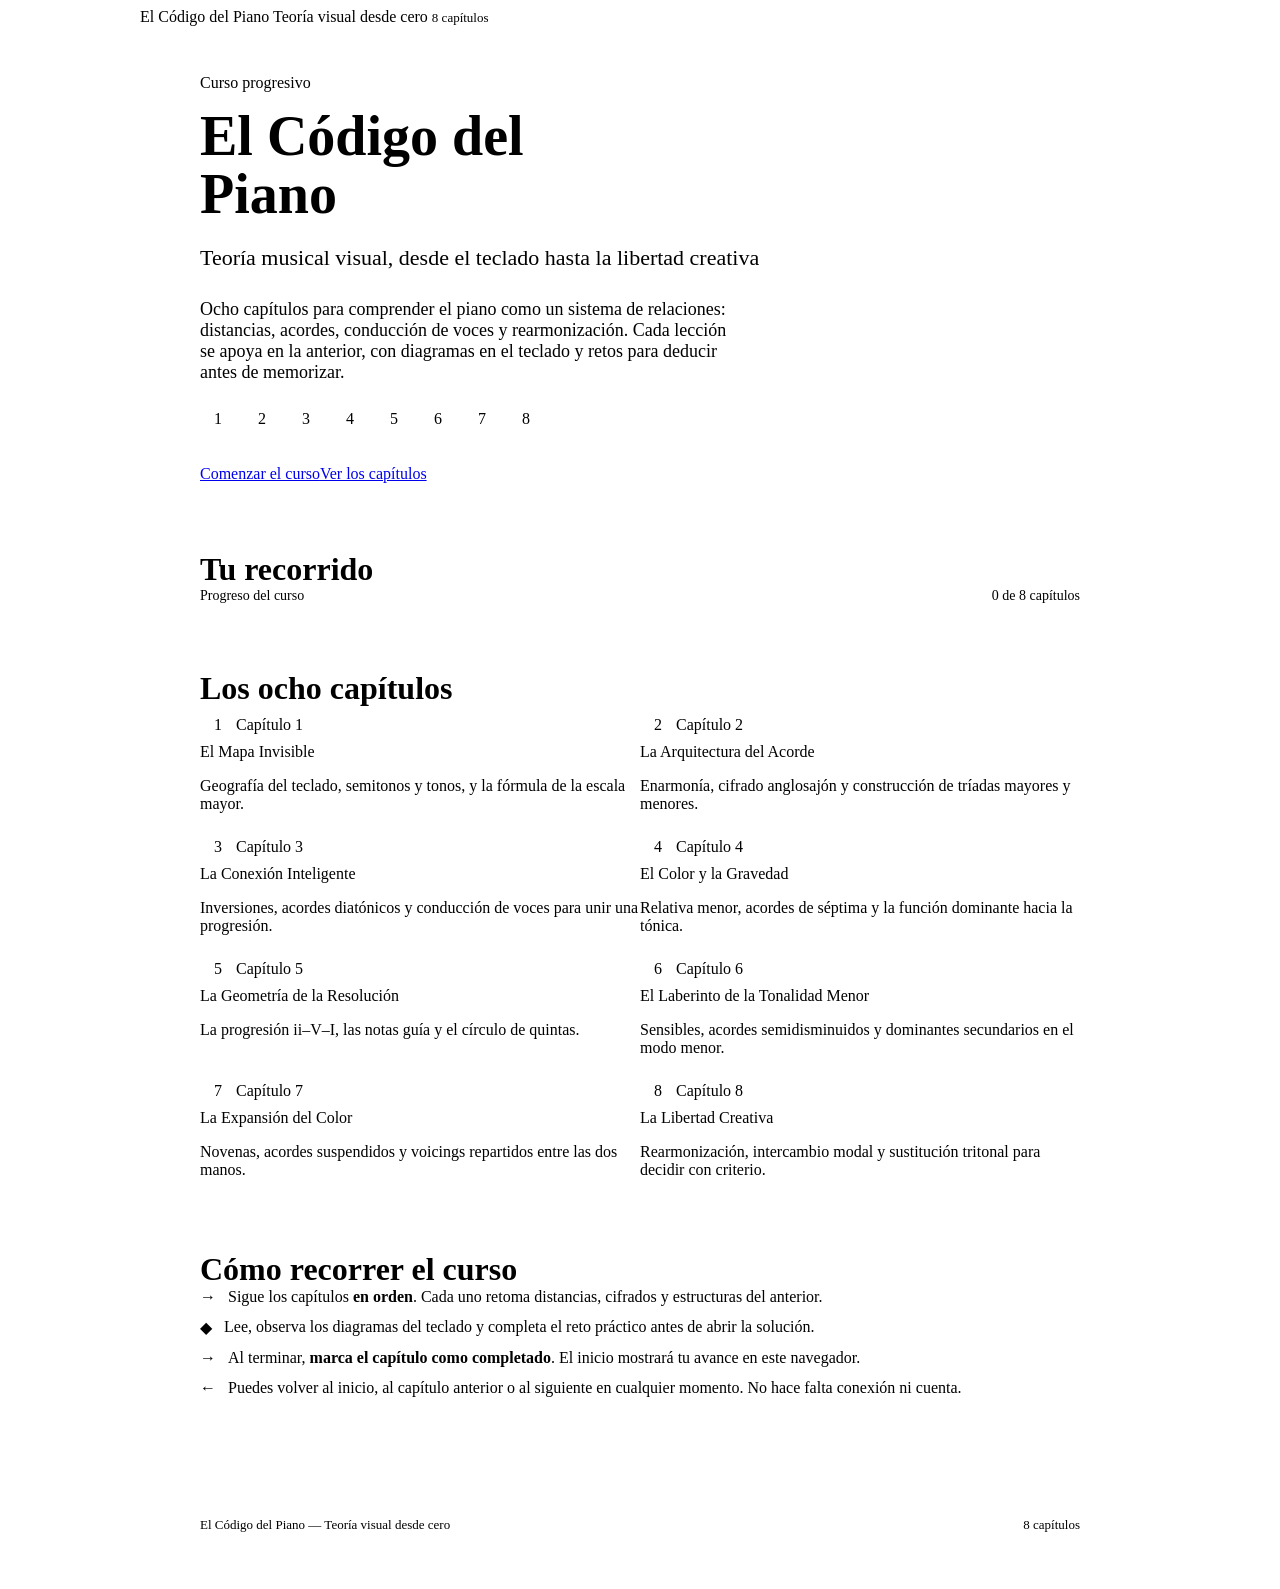
==== index.html @ 2fbf1354 "Commit inicial del curso El Código del Piano. Deja la portada, los ocho capítulos y el servidor loca" ====
<!DOCTYPE html>
<html lang="es">
<head>
  <meta charset="utf-8">
  <meta name="viewport" content="width=device-width, initial-scale=1">
  <title>El Código del Piano — Teoría visual desde cero</title>
  <link rel="stylesheet" href="./_ds/organic-253c5260-2d65-466a-8a5e-f0e151004a6a/styles.css">
  <link rel="stylesheet" href="./course.css">
</head>
<body data-course-home>
  <a class="skip-link" href="#contenido">Saltar al contenido</a>
  <div class="course-page">

    <nav class="nav course-wrap" aria-label="Principal">
      <a class="nav-brand" href="./index.html" aria-current="page">El Código del Piano</a>
      <span class="tag tag-neutral">Teoría visual desde cero</span>
      <span class="text-muted" style="font-size:13px;">8 capítulos</span>
    </nav>

    <main id="contenido" class="course-main">

      <header class="course-hero">
        <span class="tag tag-accent">Curso progresivo</span>
        <h1>El Código del Piano</h1>
        <p class="course-lede">Teoría musical visual, desde el teclado hasta la libertad creativa</p>
        <p>Ocho capítulos para comprender el piano como un sistema de relaciones: distancias, acordes, conducción de voces y rearmonización. Cada lección se apoya en la anterior, con diagramas en el teclado y retos para deducir antes de memorizar.</p>
        <div class="course-path" aria-hidden="true">
          <span class="course-num course-num-sm">1</span>
          <span class="course-num course-num-sm">2</span>
          <span class="course-num course-num-sm">3</span>
          <span class="course-num course-num-sm">4</span>
          <span class="course-num course-num-sm">5</span>
          <span class="course-num course-num-sm">6</span>
          <span class="course-num course-num-sm">7</span>
          <span class="course-num course-num-sm">8</span>
        </div>
        <div class="course-hero-actions">
          <a class="btn btn-primary" href="./Capitulo%201%20-%20El%20Mapa%20Invisible.dc.html" target="_self">Comenzar el curso</a>
          <a class="btn btn-ghost" href="#capitulos">Ver los capítulos</a>
        </div>
      </header>

      <div class="hr" style="margin:16px 0 44px;"></div>

      <section class="course-section" aria-labelledby="progreso-titulo">
        <h2 id="progreso-titulo">Tu recorrido</h2>
        <div class="course-progress">
          <div class="course-progress-label">
            <span>Progreso del curso</span>
            <span data-course-count>0 de 8 capítulos</span>
          </div>
          <div
            role="progressbar"
            aria-label="Capítulos completados"
            aria-valuemin="0"
            aria-valuemax="8"
            aria-valuenow="0"
            aria-valuetext="0 de 8 capítulos completados"
          >
            <div class="course-progress-track">
              <div class="course-progress-fill" data-course-fill></div>
            </div>
          </div>
          <p class="course-storage-note text-muted" data-course-storage-note hidden>
            El progreso no se puede guardar en este navegador. El curso se puede recorrer igual.
          </p>
        </div>
      </section>

      <section class="course-section" id="capitulos" aria-labelledby="capitulos-titulo">
        <h2 id="capitulos-titulo">Los ocho capítulos</h2>
        <div class="course-grid">

          <a class="card course-card elev-sm" href="./Capitulo%201%20-%20El%20Mapa%20Invisible.dc.html" target="_self" data-course-card="1">
            <div class="course-card-top">
              <span class="course-num course-num-sm">1</span>
              <span class="card-kicker">Capítulo 1</span>
              <span class="tag tag-accent-2" data-course-badge hidden>Completado</span>
            </div>
            <div class="card-title">El Mapa Invisible</div>
            <p class="card-body">Geografía del teclado, semitonos y tonos, y la fórmula de la escala mayor.</p>
          </a>

          <a class="card course-card elev-sm" href="./Capitulo%202%20-%20La%20Arquitectura%20del%20Acorde.dc.html" target="_self" data-course-card="2">
            <div class="course-card-top">
              <span class="course-num course-num-sm">2</span>
              <span class="card-kicker">Capítulo 2</span>
              <span class="tag tag-accent-2" data-course-badge hidden>Completado</span>
            </div>
            <div class="card-title">La Arquitectura del Acorde</div>
            <p class="card-body">Enarmonía, cifrado anglosajón y construcción de tríadas mayores y menores.</p>
          </a>

          <a class="card course-card elev-sm" href="./Capitulo%203%20-%20La%20Conexion%20Inteligente.dc.html" target="_self" data-course-card="3">
            <div class="course-card-top">
              <span class="course-num course-num-sm">3</span>
              <span class="card-kicker">Capítulo 3</span>
              <span class="tag tag-accent-2" data-course-badge hidden>Completado</span>
            </div>
            <div class="card-title">La Conexión Inteligente</div>
            <p class="card-body">Inversiones, acordes diatónicos y conducción de voces para unir una progresión.</p>
          </a>

          <a class="card course-card elev-sm" href="./Capitulo%204%20-%20El%20Color%20y%20la%20Gravedad.dc.html" target="_self" data-course-card="4">
            <div class="course-card-top">
              <span class="course-num course-num-sm">4</span>
              <span class="card-kicker">Capítulo 4</span>
              <span class="tag tag-accent-2" data-course-badge hidden>Completado</span>
            </div>
            <div class="card-title">El Color y la Gravedad</div>
            <p class="card-body">Relativa menor, acordes de séptima y la función dominante hacia la tónica.</p>
          </a>

          <a class="card course-card elev-sm" href="./Capitulo%205%20-%20La%20Geometria%20de%20la%20Resolucion.dc.html" target="_self" data-course-card="5">
            <div class="course-card-top">
              <span class="course-num course-num-sm">5</span>
              <span class="card-kicker">Capítulo 5</span>
              <span class="tag tag-accent-2" data-course-badge hidden>Completado</span>
            </div>
            <div class="card-title">La Geometría de la Resolución</div>
            <p class="card-body">La progresión ii–V–I, las notas guía y el círculo de quintas.</p>
          </a>

          <a class="card course-card elev-sm" href="./Capitulo%206%20-%20El%20Laberinto%20de%20la%20Tonalidad%20Menor.dc.html" target="_self" data-course-card="6">
            <div class="course-card-top">
              <span class="course-num course-num-sm">6</span>
              <span class="card-kicker">Capítulo 6</span>
              <span class="tag tag-accent-2" data-course-badge hidden>Completado</span>
            </div>
            <div class="card-title">El Laberinto de la Tonalidad Menor</div>
            <p class="card-body">Sensibles, acordes semidisminuidos y dominantes secundarios en el modo menor.</p>
          </a>

          <a class="card course-card elev-sm" href="./Capitulo%207%20-%20La%20Expansion%20del%20Color.dc.html" target="_self" data-course-card="7">
            <div class="course-card-top">
              <span class="course-num course-num-sm">7</span>
              <span class="card-kicker">Capítulo 7</span>
              <span class="tag tag-accent-2" data-course-badge hidden>Completado</span>
            </div>
            <div class="card-title">La Expansión del Color</div>
            <p class="card-body">Novenas, acordes suspendidos y voicings repartidos entre las dos manos.</p>
          </a>

          <a class="card course-card elev-sm" href="./Capitulo%208%20-%20La%20Libertad%20Creativa.dc.html" target="_self" data-course-card="8">
            <div class="course-card-top">
              <span class="course-num course-num-sm">8</span>
              <span class="card-kicker">Capítulo 8</span>
              <span class="tag tag-accent-2" data-course-badge hidden>Completado</span>
            </div>
            <div class="card-title">La Libertad Creativa</div>
            <p class="card-body">Rearmonización, intercambio modal y sustitución tritonal para decidir con criterio.</p>
          </a>

        </div>
      </section>

      <section class="course-section" aria-labelledby="recorrido-titulo">
        <h2 id="recorrido-titulo">Cómo recorrer el curso</h2>
        <ul class="course-how" style="list-style:none;padding:0;margin:0;">
          <li>
            <span class="course-how-mark" aria-hidden="true">→</span>
            <span>Sigue los capítulos <strong>en orden</strong>. Cada uno retoma distancias, cifrados y estructuras del anterior.</span>
          </li>
          <li>
            <span class="course-how-mark" aria-hidden="true">◆</span>
            <span>Lee, observa los diagramas del teclado y completa el reto práctico antes de abrir la solución.</span>
          </li>
          <li>
            <span class="course-how-mark" aria-hidden="true">→</span>
            <span>Al terminar, <strong>marca el capítulo como completado</strong>. El inicio mostrará tu avance en este navegador.</span>
          </li>
          <li>
            <span class="course-how-mark" aria-hidden="true">←</span>
            <span>Puedes volver al inicio, al capítulo anterior o al siguiente en cualquier momento. No hace falta conexión ni cuenta.</span>
          </li>
        </ul>
      </section>

    </main>

    <div class="hr" style="max-width:880px;margin:8px auto 24px;"></div>
    <footer class="course-footer">
      <span>El Código del Piano — Teoría visual desde cero</span>
      <span class="tag tag-neutral">8 capítulos</span>
    </footer>

  </div>
  <script src="./course.js"></script>
</body>
</html>
---- course.css ----
/* Course chrome — tokens come from the Organic design system. */

.skip-link {
  position: absolute;
  left: var(--space-3);
  top: var(--space-3);
  z-index: 20;
  transform: translateY(-160%);
  padding: var(--space-2) var(--space-4);
  border-radius: 999px;
  background: var(--color-accent);
  color: var(--color-bg);
  text-decoration: none;
  font-family: var(--font-heading);
  font-size: 14px;
}
.skip-link:focus,
.skip-link:focus-visible {
  transform: none;
}

.course-page {
  min-height: 100vh;
  background: var(--color-bg);
}

.course-end {
  max-width: 880px;
  margin: 0 auto;
  padding: 8px 28px 48px;
}

#dc-root,
#dc-root > .sc-host {
  height: auto !important;
}

.course-wrap {
  max-width: 1000px;
  margin: 0 auto;
}

.course-main {
  max-width: 880px;
  margin: 0 auto;
  padding: 0 28px 40px;
}

.course-hero {
  padding: 48px 0 24px;
}

.course-hero h1 {
  font-size: 56px;
  line-height: 1.03;
  margin: 16px 0 10px;
  max-width: 16ch;
}

.course-hero .course-lede {
  font-size: 22px;
  color: var(--color-accent-700);
  font-family: var(--font-heading);
  margin-bottom: 28px;
}

.course-hero p {
  font-size: 18px;
  max-width: 60ch;
}

.course-hero-actions {
  display: flex;
  flex-wrap: wrap;
  align-items: center;
  gap: var(--space-3);
  margin-top: var(--space-4);
}

.course-path {
  display: flex;
  flex-wrap: wrap;
  gap: 8px;
  margin: 8px 0 28px;
}

.course-num {
  flex: none;
  width: 46px;
  height: 46px;
  border-radius: 999px;
  background: var(--color-accent);
  color: var(--color-bg);
  font-family: var(--font-heading);
  font-size: 22px;
  display: grid;
  place-items: center;
}

.course-num-sm {
  width: 36px;
  height: 36px;
  font-size: 16px;
}

.course-section {
  margin: 8px 0 56px;
}

.course-section h2 {
  font-size: 32px;
  margin-bottom: var(--space-3);
}

.course-progress {
  padding: var(--space-4);
  background: var(--color-surface);
  border-radius: calc(var(--radius-lg) * 1.15);
}

.course-progress-label {
  display: flex;
  justify-content: space-between;
  align-items: baseline;
  gap: var(--space-3);
  margin-bottom: var(--space-3);
  font-size: 14px;
}

.course-progress-track {
  height: 10px;
  border-radius: 999px;
  background: var(--color-neutral-300);
  overflow: hidden;
}

.course-progress-fill {
  height: 100%;
  width: 0%;
  border-radius: 999px;
  background: var(--color-accent-2);
  transform-origin: left center;
}

@media (prefers-reduced-motion: no-preference) {
  .course-progress-fill {
    transition: width 0.35s ease;
  }
}

.course-grid {
  display: grid;
  grid-template-columns: repeat(2, minmax(0, 1fr));
  gap: var(--space-4);
}

a.course-card {
  color: inherit;
  text-decoration: none;
  border-left: 6px solid var(--color-accent);
  min-height: 100%;
}

a.course-card:hover {
  box-shadow: var(--shadow-md);
  background: var(--color-neutral-100);
}

a.course-card:hover .card-title {
  color: var(--color-accent-700);
}

a.course-card.is-complete {
  border-left-color: var(--color-accent-2);
  background: var(--color-accent-2-100);
}

a.course-card.is-complete:hover {
  background: var(--color-accent-2-200);
}

.course-card-top {
  display: flex;
  flex-wrap: wrap;
  align-items: center;
  gap: var(--space-2) var(--space-3);
}

.course-how {
  display: flex;
  flex-direction: column;
  gap: 12px;
}

.course-how li {
  display: flex;
  gap: 12px;
  align-items: flex-start;
}

.course-how-mark {
  flex: none;
  color: var(--color-accent);
  font-family: var(--font-heading);
}

.course-footer {
  display: flex;
  justify-content: space-between;
  align-items: center;
  flex-wrap: wrap;
  gap: 12px;
  color: var(--color-neutral-600);
  font-size: 13px;
  max-width: 880px;
  margin: 0 auto;
  padding: 0 28px 48px;
}

.course-nav-links {
  display: flex;
  flex-wrap: wrap;
  align-items: center;
  gap: var(--space-3);
}

.nav {
  flex-wrap: wrap;
  row-gap: var(--space-2);
}

.nav .nav-brand {
  color: inherit;
  text-decoration: none;
}

.nav .nav-brand:hover {
  color: var(--color-accent);
}

.course-complete {
  display: flex;
  flex-wrap: wrap;
  align-items: center;
  gap: var(--space-3);
  margin: 8px 0 0;
}

.course-complete-status {
  font-size: 13px;
  color: var(--color-neutral-600);
}

.course-pager {
  display: flex;
  flex-wrap: wrap;
  align-items: center;
  gap: var(--space-2);
}

.course-storage-note[hidden] {
  display: none;
}

.course-storage-note {
  margin: var(--space-2) 0 0;
  font-size: 13px;
}

@media (max-width: 720px) {
  .course-hero {
    padding: 32px 0 16px;
  }

  .course-hero h1 {
    font-size: 42px;
  }

  .course-hero .course-lede {
    font-size: 20px;
  }

  .course-main,
  .course-footer,
  .course-end {
    padding-left: 18px;
    padding-right: 18px;
  }

  .course-grid {
    grid-template-columns: 1fr;
  }

  .course-pager {
    width: 100%;
  }

  .course-pager .btn {
    flex: 1 1 auto;
  }
}

@media (prefers-reduced-motion: reduce) {
  *,
  *::before,
  *::after {
    animation-duration: 0.01ms !important;
    animation-iteration-count: 1 !important;
    transition-duration: 0.01ms !important;
    scroll-behavior: auto !important;
  }
}
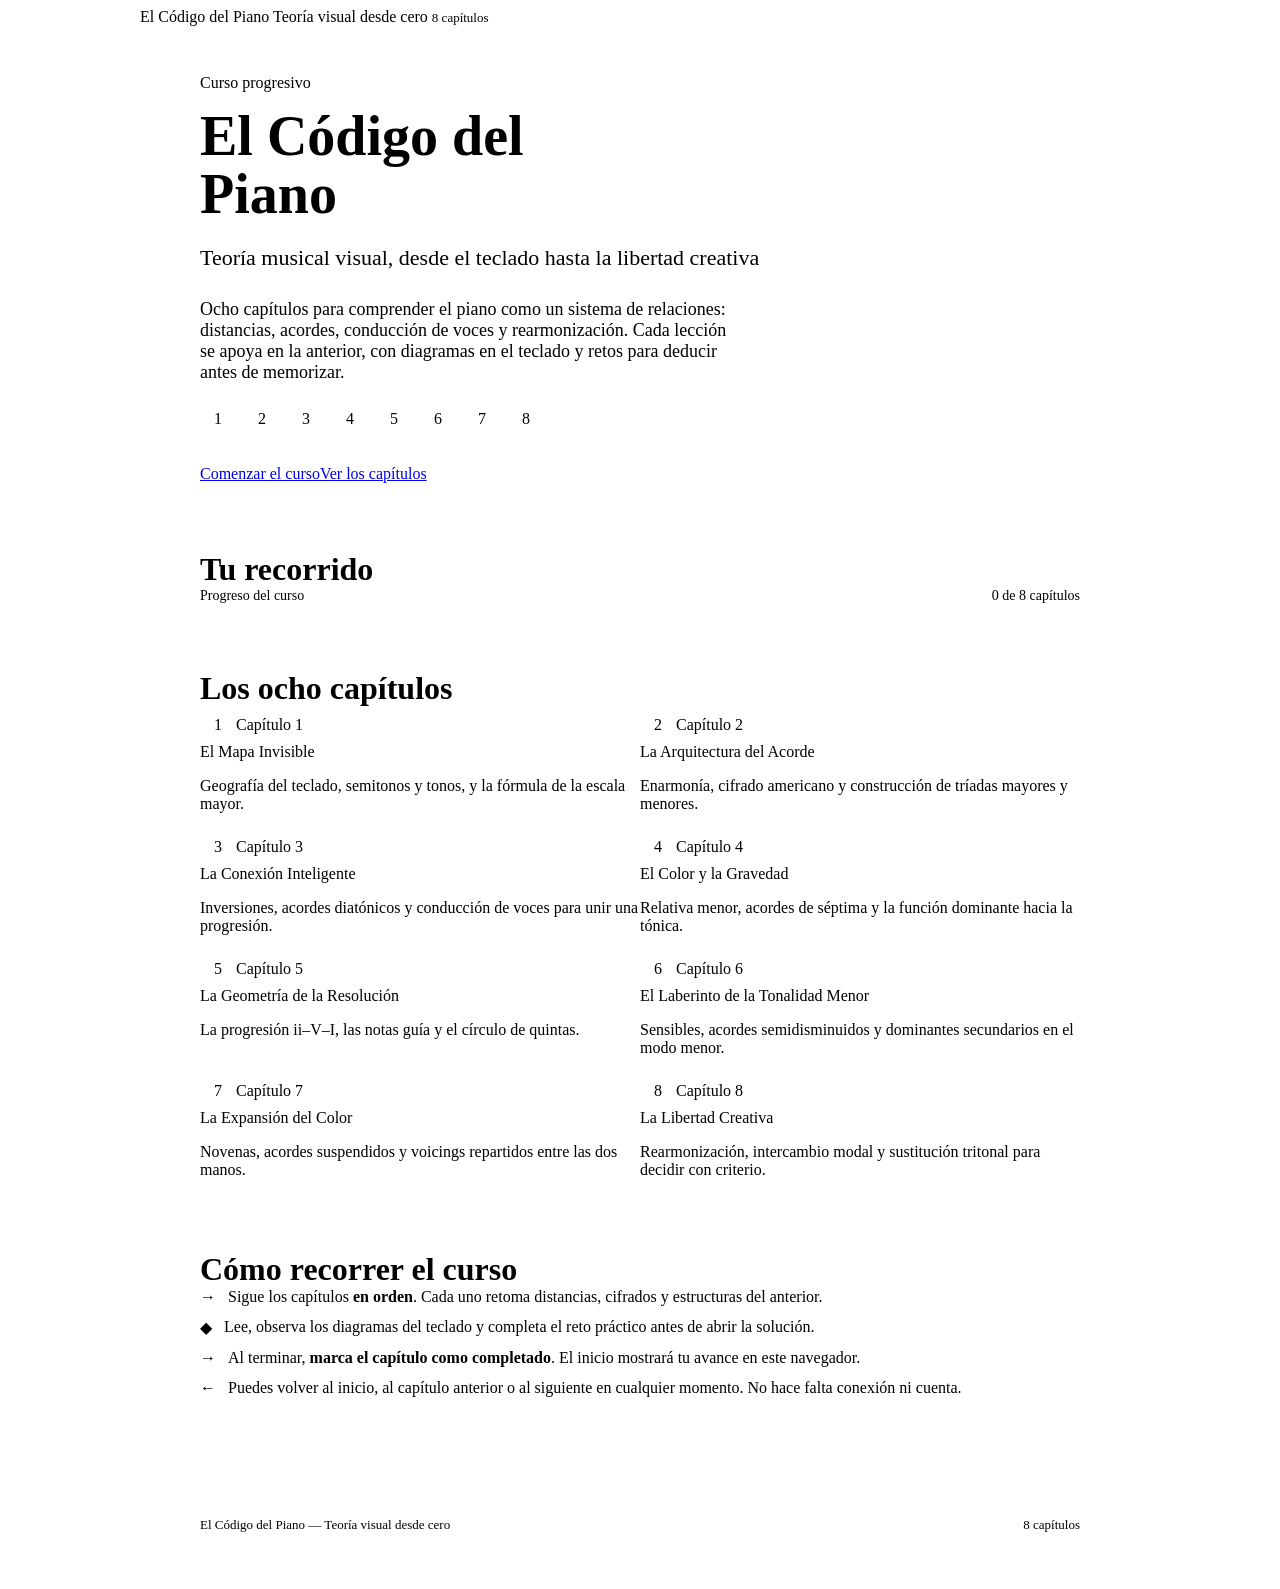
==== commit 54730fd6: "Usa “cifrado americano” en lugar de “cifrado anglosajón”. Unifica el término en la portada y en los " ====
--- a/index.html
+++ b/index.html
@@ -88,7 +88,7 @@
               <span class="tag tag-accent-2" data-course-badge hidden>Completado</span>
             </div>
             <div class="card-title">La Arquitectura del Acorde</div>
-            <p class="card-body">Enarmonía, cifrado anglosajón y construcción de tríadas mayores y menores.</p>
+            <p class="card-body">Enarmonía, cifrado americano y construcción de tríadas mayores y menores.</p>
           </a>
 
           <a class="card course-card elev-sm" href="./Capitulo%203%20-%20La%20Conexion%20Inteligente.dc.html" target="_self" data-course-card="3">
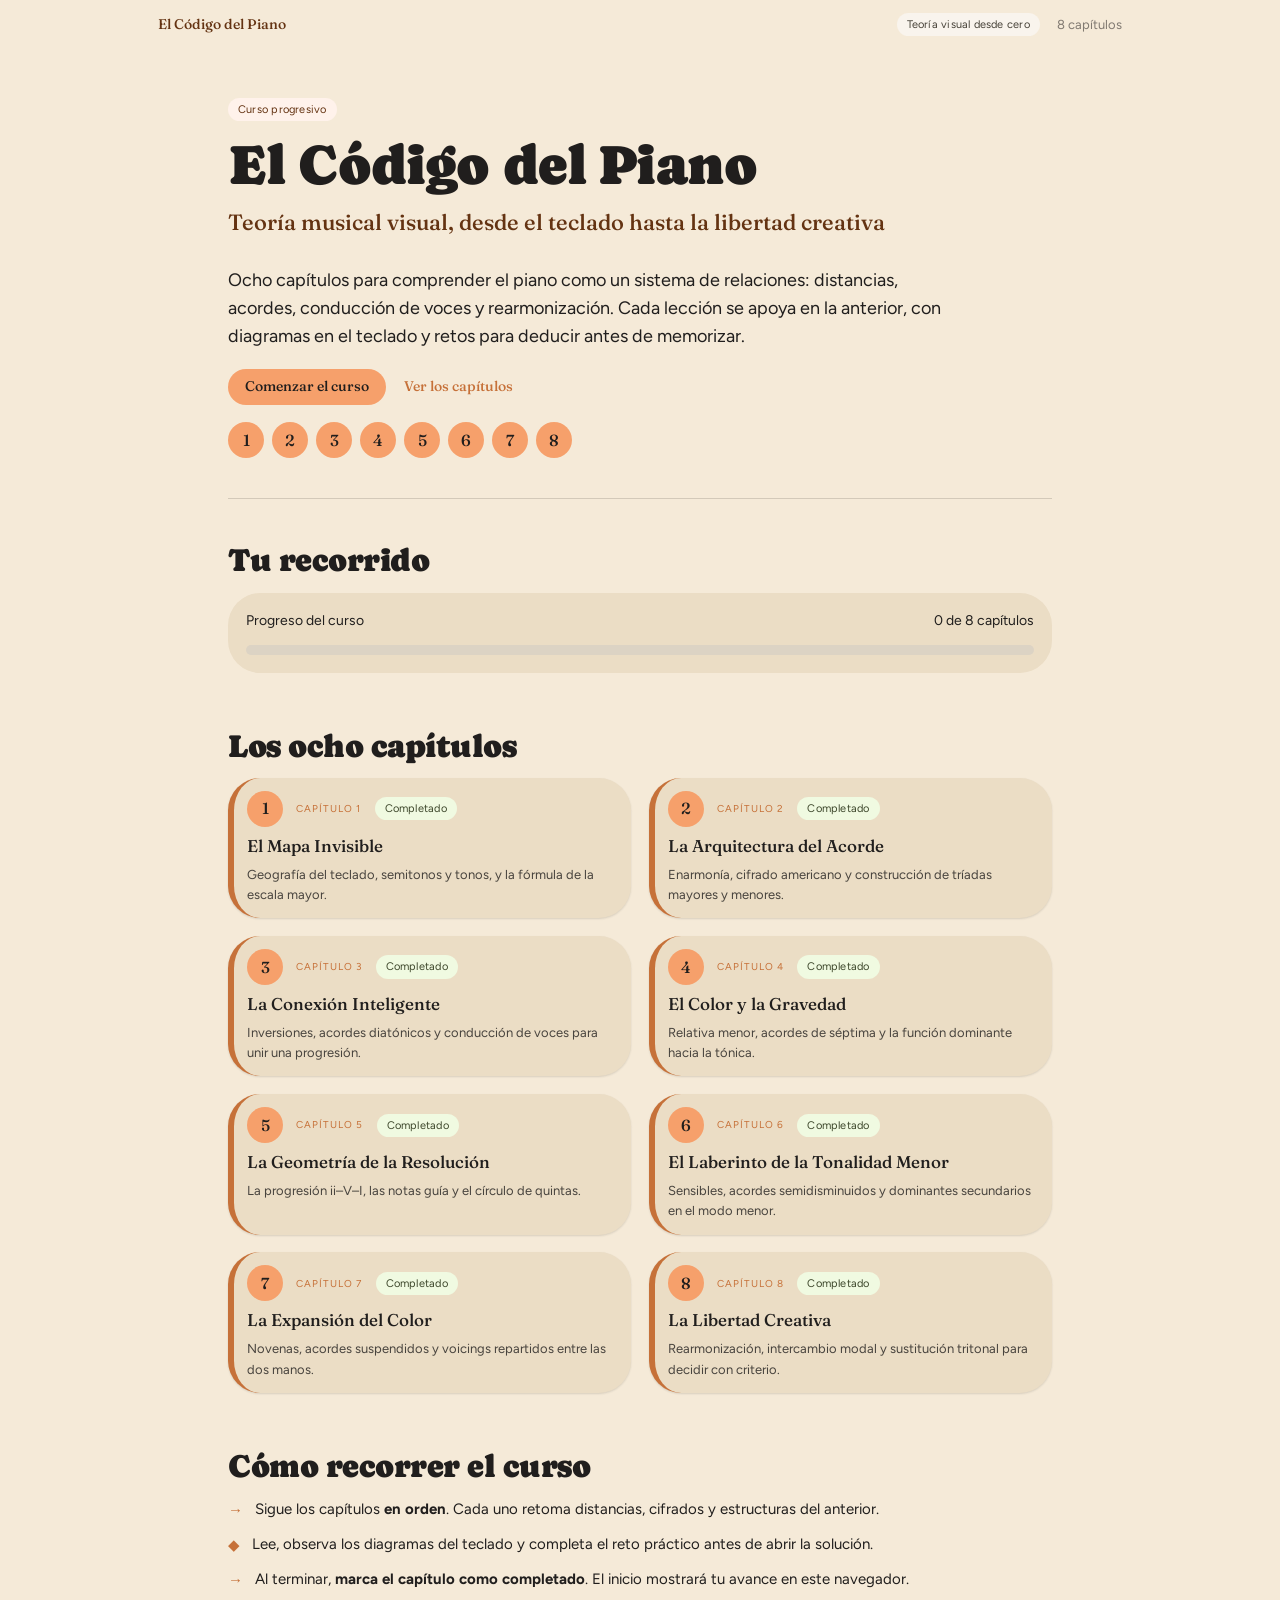
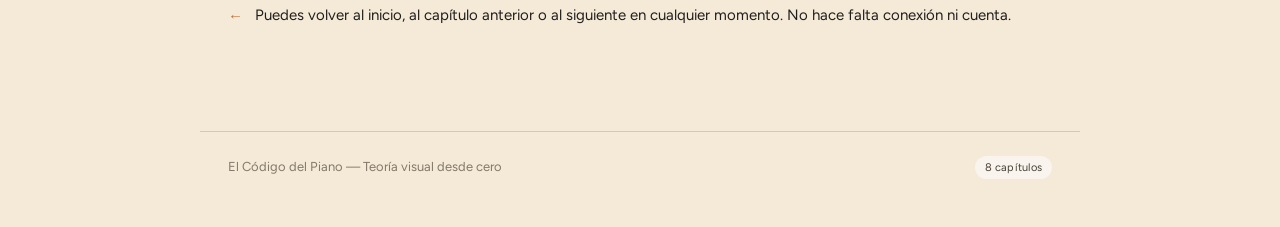
==== commit 81ad914f: "Mueve los números de capítulo bajo el CTA y los hace enlaces. Cada círculo del hero apunta a su capí" ====
--- a/index.html
+++ b/index.html
@@ -24,20 +24,20 @@
         <h1>El Código del Piano</h1>
         <p class="course-lede">Teoría musical visual, desde el teclado hasta la libertad creativa</p>
         <p>Ocho capítulos para comprender el piano como un sistema de relaciones: distancias, acordes, conducción de voces y rearmonización. Cada lección se apoya en la anterior, con diagramas en el teclado y retos para deducir antes de memorizar.</p>
-        <div class="course-path" aria-hidden="true">
-          <span class="course-num course-num-sm">1</span>
-          <span class="course-num course-num-sm">2</span>
-          <span class="course-num course-num-sm">3</span>
-          <span class="course-num course-num-sm">4</span>
-          <span class="course-num course-num-sm">5</span>
-          <span class="course-num course-num-sm">6</span>
-          <span class="course-num course-num-sm">7</span>
-          <span class="course-num course-num-sm">8</span>
-        </div>
         <div class="course-hero-actions">
           <a class="btn btn-primary" href="./Capitulo%201%20-%20El%20Mapa%20Invisible.dc.html" target="_self">Comenzar el curso</a>
           <a class="btn btn-ghost" href="#capitulos">Ver los capítulos</a>
         </div>
+        <nav class="course-path" aria-label="Ir a un capítulo">
+          <a class="course-num course-num-sm" href="./Capitulo%201%20-%20El%20Mapa%20Invisible.dc.html" target="_self" title="Capítulo 1 · El Mapa Invisible">1</a>
+          <a class="course-num course-num-sm" href="./Capitulo%202%20-%20La%20Arquitectura%20del%20Acorde.dc.html" target="_self" title="Capítulo 2 · La Arquitectura del Acorde">2</a>
+          <a class="course-num course-num-sm" href="./Capitulo%203%20-%20La%20Conexion%20Inteligente.dc.html" target="_self" title="Capítulo 3 · La Conexión Inteligente">3</a>
+          <a class="course-num course-num-sm" href="./Capitulo%204%20-%20El%20Color%20y%20la%20Gravedad.dc.html" target="_self" title="Capítulo 4 · El Color y la Gravedad">4</a>
+          <a class="course-num course-num-sm" href="./Capitulo%205%20-%20La%20Geometria%20de%20la%20Resolucion.dc.html" target="_self" title="Capítulo 5 · La Geometría de la Resolución">5</a>
+          <a class="course-num course-num-sm" href="./Capitulo%206%20-%20El%20Laberinto%20de%20la%20Tonalidad%20Menor.dc.html" target="_self" title="Capítulo 6 · El Laberinto de la Tonalidad Menor">6</a>
+          <a class="course-num course-num-sm" href="./Capitulo%207%20-%20La%20Expansion%20del%20Color.dc.html" target="_self" title="Capítulo 7 · La Expansión del Color">7</a>
+          <a class="course-num course-num-sm" href="./Capitulo%208%20-%20La%20Libertad%20Creativa.dc.html" target="_self" title="Capítulo 8 · La Libertad Creativa">8</a>
+        </nav>
       </header>
 
       <div class="hr" style="margin:16px 0 44px;"></div>
--- a/_ds/organic-253c5260-2d65-466a-8a5e-f0e151004a6a/styles.css
+++ b/_ds/organic-253c5260-2d65-466a-8a5e-f0e151004a6a/styles.css
@@ -0,0 +1,279 @@
+/* Organic — design-system tokens and component classes. This file is the source of truth for the system's look; retune it here and see readme.md. */
+@import url('https://fonts.googleapis.com/css2?family=Caprasimo&family=Fraunces:opsz,wght@9..144,500;9..144,600&family=Figtree:wght@400;600;700&display=swap');
+
+:root {
+  --color-bg: #f5ead8;
+  --color-surface: #ebddc5;
+  --color-text: #201e1d;
+  --color-accent: #c67139;
+  --color-accent-2: #7a8a5e;
+  --color-divider: color-mix(in srgb, #201e1d 16%, transparent);
+  /* Ink on solid accent fills — cream washes out Caprasimo/small type. */
+  --color-on-accent: #201e1d;
+  /* Lighter fill so dark ink keeps contrast (pair with --color-on-accent). */
+  --color-accent-fill: var(--color-accent-400);
+
+  /* Tonal ramps — generated in OKLCH on one shared lightness scale, so the
+     same step of any role matches the others in visual value. */
+  --color-neutral-100: #f9f4ed;
+  --color-neutral-200: #eee7db;
+  --color-neutral-300: #dcd3c4;
+  --color-neutral-400: #c0b6a5;
+  --color-neutral-500: #a19786;
+  --color-neutral-600: #82796a;
+  --color-neutral-700: #645c50;
+  --color-neutral-800: #474238;
+  --color-neutral-900: #2e2b25;
+
+  --color-accent-100: #fff2eb;
+  --color-accent-200: #ffe1d0;
+  --color-accent-300: #ffc6a5;
+  --color-accent-400: #f6a06b;
+  --color-accent-500: #d67f48;
+  --color-accent-600: #b2622d;
+  --color-accent-700: #8c491a;
+  --color-accent-800: #643312;
+  --color-accent-900: #402310;
+
+  --color-accent-2-100: #f0fae1;
+  --color-accent-2-200: #e1eecc;
+  --color-accent-2-300: #ccdbb2;
+  --color-accent-2-400: #aebf92;
+  --color-accent-2-500: #8fa073;
+  --color-accent-2-600: #728157;
+  --color-accent-2-700: #56633f;
+  --color-accent-2-800: #3d472b;
+  --color-accent-2-900: #272e1b;
+
+  /* Caprasimo = large display; Fraunces = smaller chrome / UI labels. */
+  --font-display: "Caprasimo", Georgia, "Times New Roman", serif;
+  --font-display-weight: 400;
+  --font-heading: "Fraunces", Georgia, "Times New Roman", serif;
+  --font-heading-weight: 500;
+  --font-body: "Figtree", system-ui, sans-serif;
+
+  --space-1: 4.4px;
+  --space-2: 8.8px;
+  --space-3: 13.2px;
+  --space-4: 17.6px;
+  --space-6: 26.4px;
+  --space-8: 35.2px;
+
+  --radius-sm: 8px;
+  --radius-md: 16px;
+  --radius-lg: 28px;
+
+  /* Elevation — derived from the ground: soft ink-tinted shadows on a
+     light theme, a hairline edge + ambient darkness on a dark one. */
+  --shadow-sm: 0 1px 2px color-mix(in srgb, #2e2b25 14%, transparent);
+  --shadow-md: 0 3px 10px color-mix(in srgb, #2e2b25 16%, transparent);
+  --shadow-lg: 0 12px 32px color-mix(in srgb, #2e2b25 22%, transparent);
+}
+
+body {
+  background: var(--color-bg);
+  color: var(--color-text);
+  font-family: var(--font-body);
+}
+h1, h2, h3 { font-family: var(--font-display); font-weight: var(--font-display-weight); }
+
+.washed{filter:saturate(0.6) contrast(0.85) brightness(1.1) opacity(0.94)}
+
+/* ══════════════════════════════════════════════════════════════════════════
+   Components — built with the tokens above. Plain CSS
+   on plain HTML: no JavaScript, no build step. Each class is documented in
+   readme.md and demonstrated in foundations/ and components/.
+   ══════════════════════════════════════════════════════════════════════ */
+
+*, *::before, *::after { box-sizing: border-box; }
+body { margin: 0; font-size: 15px; line-height: 1.55; font-weight: 400; }
+h1, h2, h3 {
+  font-family: var(--font-display); font-weight: var(--font-display-weight);
+  line-height: 1.12; letter-spacing: -0.015em; margin: 0 0 var(--space-2);
+}
+h4, h5, h6 {
+  font-family: var(--font-heading); font-weight: var(--font-heading-weight);
+  font-optical-sizing: auto;
+  line-height: 1.12; letter-spacing: -0.015em; margin: 0 0 var(--space-2);
+}
+h1 { font-size: 42px; }
+h2 { font-size: 32px; }
+h3 { font-size: 25px; }
+h4 { font-size: 20px; }
+h5 { font-size: 16px; }
+h6 { font-size: 13px; }
+h6 { letter-spacing: 0.08em; text-transform: uppercase; }
+p { margin: 0 0 var(--space-3); }
+a { color: var(--color-accent); text-underline-offset: 3px; }
+img { display: block; max-width: 100%; }
+figure { margin: 0; }
+figcaption {
+  font-size: 11px; margin-top: var(--space-1);
+  color: color-mix(in srgb, var(--color-text) 55%, transparent);
+}
+.text-muted { color: color-mix(in srgb, var(--color-text) 55%, transparent); }
+:focus { outline: none; }
+:focus-visible { outline: 2px solid var(--color-accent); outline-offset: 2px; }
+::selection { background: color-mix(in srgb, var(--color-accent) 30%, transparent); }
+
+/* — rules — */
+.hr {
+  height: 1px; border: 0; margin: var(--space-4) 0;
+  background: var(--color-divider);
+}
+
+/* — buttons — */
+.btn {
+  display: inline-flex; align-items: center; justify-content: center; gap: 6px;
+  cursor: pointer; text-decoration: none;
+  font-family: var(--font-heading); font-weight: var(--font-heading-weight);
+  font-size: 14px; line-height: 1.2; color: var(--color-text); /* matches the .input's 14px —
+     the pair sits side by side in sign-up rows */
+  background: transparent; border: 1px solid transparent;
+  padding: var(--space-2) calc(var(--space-3) * 1.2);
+  border-radius: var(--radius-md);
+}
+.btn svg { display: block; }
+.btn:disabled { opacity: 0.45; cursor: not-allowed; }
+.btn-primary { background: var(--color-accent-fill); color: var(--color-on-accent); }
+.btn-primary:hover { background: var(--color-accent-500); }
+.btn-primary:active { background: var(--color-accent-600); }
+.btn-secondary { border-color: var(--color-divider); }
+.btn-secondary:hover { background: color-mix(in srgb, var(--color-text) 7%, transparent); }
+.btn-secondary:active { background: color-mix(in srgb, var(--color-text) 14%, transparent); }
+.btn-ghost { color: var(--color-accent); padding-inline: var(--space-1); }
+.btn-ghost:hover { background: color-mix(in srgb, var(--color-accent) 10%, transparent); }
+.btn-ghost:active { background: color-mix(in srgb, var(--color-accent) 18%, transparent); }
+.btn-icon { width: 36px; height: 36px; padding: 0; }
+.btn-block { width: 100%; margin-top: var(--space-2); }
+
+/* — forms — */
+.field > label {
+  display: block; font-size: 12px; margin-bottom: 5px;
+  color: color-mix(in srgb, var(--color-text) 70%, transparent);
+}
+.input {
+  width: 100%; min-height: 36px; padding: 6px 10px; font: inherit;
+  font-size: 14px; color: var(--color-text); caret-color: var(--color-accent);
+  background: var(--color-surface);
+  border: 1px solid var(--color-divider); border-radius: var(--radius-md);
+}
+.input:hover { border-color: color-mix(in srgb, var(--color-text) 45%, transparent); }
+.input:focus-visible { border-color: var(--color-accent); outline-offset: 0; }
+textarea.input { min-height: 90px; resize: vertical; }
+.radio { display: inline-flex; align-items: center; gap: 8px; cursor: pointer; font-size: 14px; }
+.radio input, .seg-opt input {
+  position: absolute; opacity: 0; width: 0; height: 0; pointer-events: none;
+}
+.radio .dot {
+  width: 16px; height: 16px; flex: none; border-radius: 50%;
+  border: 1.5px solid var(--color-divider);
+}
+.radio:hover .dot { border-color: var(--color-accent); }
+.radio input:checked + .dot {
+  border-color: var(--color-accent); background: var(--color-accent);
+  box-shadow: inset 0 0 0 4px var(--color-bg);
+}
+.radio input:focus-visible + .dot { outline: 2px solid var(--color-accent); outline-offset: 2px; }
+.seg {
+  display: inline-flex; overflow: hidden;
+  border: 1px solid var(--color-divider); border-radius: var(--radius-md);
+}
+.seg-opt {
+  display: inline-flex; align-items: center; gap: 6px;
+  padding: 7px 12px; font-size: 13px; cursor: pointer;
+}
+.seg-opt + .seg-opt { border-left: 1px solid var(--color-divider); }
+.seg-opt:has(input:checked) { background: var(--color-accent-fill); color: var(--color-on-accent); }
+.seg-opt:not(:has(input:checked)):hover { background: color-mix(in srgb, var(--color-text) 7%, transparent); }
+.seg-opt:has(input:focus-visible) { outline: 2px solid var(--color-accent); outline-offset: -2px; }
+
+/* — cards — */
+.card {
+  display: flex; flex-direction: column; gap: var(--space-2);
+  padding: var(--space-3); border-radius: var(--radius-md); background: var(--color-surface);
+}
+.card-kicker { font-size: 10px; letter-spacing: 0.1em; text-transform: uppercase; color: var(--color-accent); }
+.card-title {
+  font-family: var(--font-heading); font-weight: var(--font-heading-weight);
+  font-size: 17px; line-height: 1.2;
+}
+.card-body { margin: 0; font-size: 13px; opacity: 0.8; flex: 1; }
+.card-meta {
+  display: flex; align-items: center; gap: 6px; font-size: 11px;
+  color: color-mix(in srgb, var(--color-text) 50%, transparent);
+}
+.elev-sm { box-shadow: var(--shadow-sm); }
+.elev-md { box-shadow: var(--shadow-md); }
+.elev-lg { box-shadow: var(--shadow-lg); }
+
+/* — tags — */
+.tag {
+  display: inline-flex; align-items: center; font-size: 11px;
+  letter-spacing: 0.02em; padding: 3px 10px;
+  border-radius: calc(var(--radius-md) * 0.75);
+}
+.tag-accent { background: var(--color-accent-100); color: var(--color-accent-800); }
+.tag-accent-2 { background: var(--color-accent-2-100); color: var(--color-accent-2-800); }
+.tag-neutral { background: var(--color-neutral-100); color: var(--color-neutral-800); }
+.tag-outline { border: 1px solid var(--color-accent); color: var(--color-accent); }
+
+/* — navigation — */
+.nav {
+  display: flex; align-items: center; gap: var(--space-4);
+  padding: var(--space-3) var(--space-4);
+  border-bottom: none;
+}
+.nav-brand {
+  font-family: var(--font-heading); font-weight: var(--font-heading-weight);
+  font-optical-sizing: auto;
+  font-size: 18px; margin-right: auto;
+  color: var(--color-accent-800);
+}
+.nav a { color: inherit; text-decoration: none; font-size: 14px; }
+.nav a:hover, .nav a[aria-current='page'] { color: var(--color-accent); }
+.nav a.nav-brand,
+.nav a.nav-brand:hover,
+.nav a.nav-brand[aria-current='page'] {
+  color: var(--color-accent-800);
+}
+.nav a.nav-brand:hover {
+  color: var(--color-accent-900);
+}
+
+/* — tables — */
+.table { width: 100%; border-collapse: collapse; font-size: 14px; }
+.table th {
+  text-align: left; font-size: 11px; letter-spacing: 0.08em; text-transform: uppercase;
+  color: color-mix(in srgb, var(--color-text) 60%, transparent);
+  padding: var(--space-2); border-bottom: 1px solid var(--color-divider);
+}
+.table td {
+  padding: var(--space-2);
+  border-bottom: 1px solid color-mix(in srgb, var(--color-text) 8%, transparent);
+}
+.table tbody tr:hover { background: color-mix(in srgb, var(--color-text) 4%, transparent); }
+
+/* — dialog — */
+.dialog-backdrop {
+  position: fixed; inset: 0; display: grid; place-items: center;
+  padding: var(--space-4);
+  background: color-mix(in srgb, var(--color-neutral-900) 50%, transparent);
+}
+.dialog {
+  width: min(440px, 100%); display: flex; flex-direction: column; gap: var(--space-3);
+  padding: var(--space-4); border-radius: var(--radius-lg);
+  background: var(--color-surface); box-shadow: var(--shadow-lg);
+}
+.dialog-title {
+  font-family: var(--font-heading); font-weight: var(--font-heading-weight);
+  font-size: 20px;
+}
+.dialog-body { font-size: 14px; opacity: 0.85; }
+.dialog-actions { display: flex; justify-content: flex-end; gap: var(--space-2); margin-top: var(--space-2); }
+
+/* — rounded frame: everything softens, small controls go pill — */
+.card, .dialog { border-radius: calc(var(--radius-lg) * 1.15); }
+.btn, .tag, .seg, .input { border-radius: 999px; }
+.input { padding-inline: 14px; }
+
--- a/course.css
+++ b/course.css
@@ -8,8 +8,8 @@
   transform: translateY(-160%);
   padding: var(--space-2) var(--space-4);
   border-radius: 999px;
-  background: var(--color-accent);
-  color: var(--color-bg);
+  background: var(--color-accent-fill);
+  color: var(--color-on-accent);
   text-decoration: none;
   font-family: var(--font-heading);
   font-size: 14px;
@@ -59,8 +59,9 @@
 
 .course-hero .course-lede {
   font-size: 22px;
-  color: var(--color-accent-700);
+  color: var(--color-accent-800);
   font-family: var(--font-heading);
+  font-weight: var(--font-heading-weight);
   margin-bottom: 28px;
 }
 
@@ -81,7 +82,7 @@
   display: flex;
   flex-wrap: wrap;
   gap: 8px;
-  margin: 8px 0 28px;
+  margin: var(--space-4) 0 0;
 }
 
 .course-num {
@@ -89,12 +90,24 @@
   width: 46px;
   height: 46px;
   border-radius: 999px;
-  background: var(--color-accent);
-  color: var(--color-bg);
+  background: var(--color-accent-fill);
+  color: var(--color-on-accent);
   font-family: var(--font-heading);
+  font-weight: var(--font-heading-weight);
+  font-optical-sizing: auto;
   font-size: 22px;
   display: grid;
   place-items: center;
+  text-decoration: none;
+}
+
+a.course-num:hover {
+  background: var(--color-accent-500);
+  color: var(--color-on-accent);
+}
+
+a.course-num:active {
+  background: var(--color-accent-600);
 }
 
 .course-num-sm {
@@ -230,12 +243,12 @@
 }
 
 .nav .nav-brand {
-  color: inherit;
+  color: var(--color-accent-800);
   text-decoration: none;
 }
 
 .nav .nav-brand:hover {
-  color: var(--color-accent);
+  color: var(--color-accent-900);
 }
 
 .course-complete {
